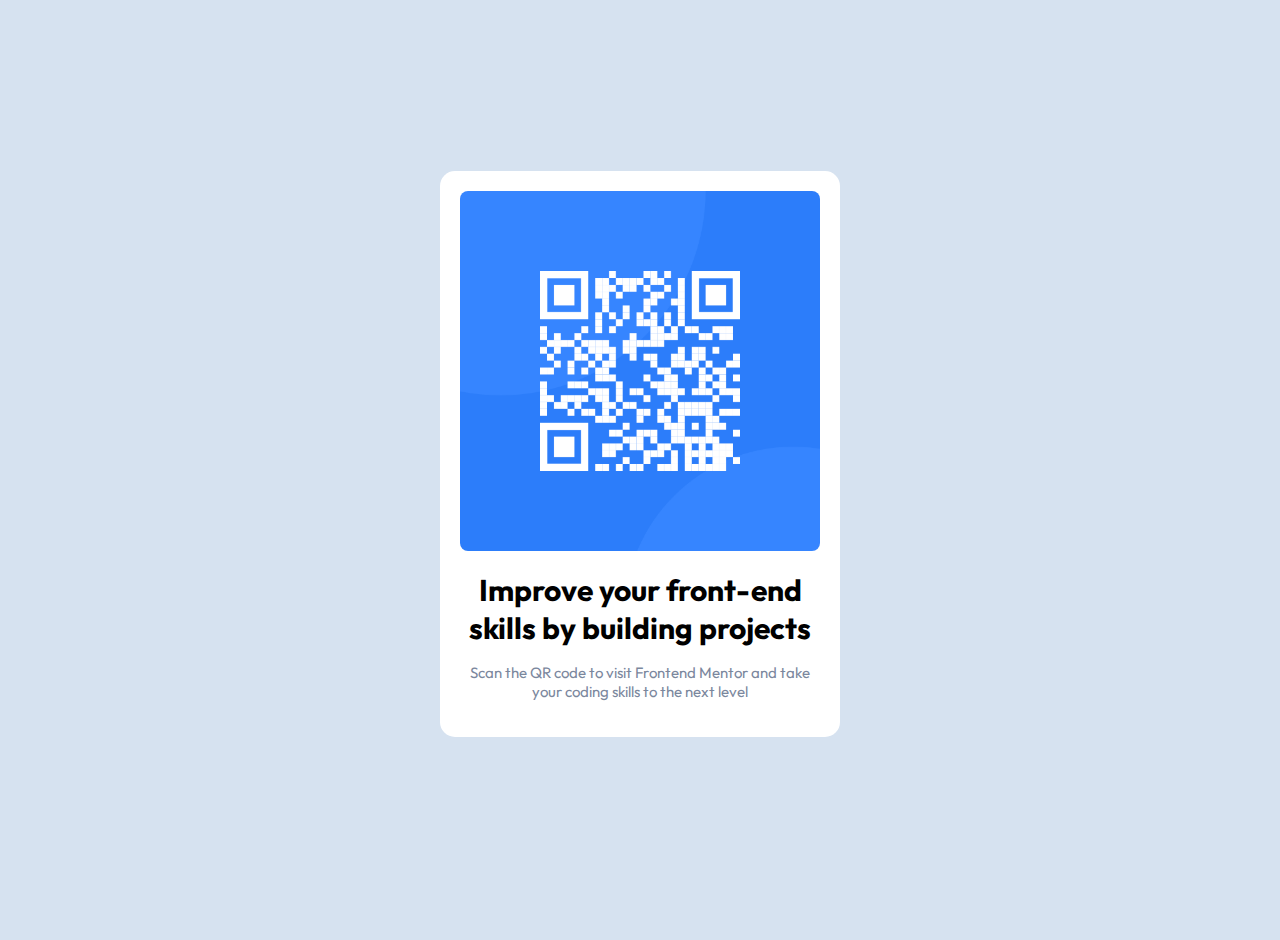
==== index.html @ f8d91b49 "Add files via upload" ====
<!DOCTYPE html>
<html lang="en">
<head>
    <meta charset="UTF-8">
    <meta http-equiv="X-UA-Compatible" content="IE=edge">
    <meta name="viewport" content="width=device-width, initial-scale=1.0">
    <title>Document</title>
    <link rel="stylesheet" href="style.css">
    <link rel="icon" href="favicon-32x32.png">
    <style>
        @import url('https://fonts.googleapis.com/css2?family=Outfit&display=swap');
        </style>
</head>
<body>
    <div class="container">
        <img src="images/image-qr-code.png" alt="image-qr-code">
        <h1>Improve your front-end skills by building projects</h1>
        <p>Scan the QR code to visit Frontend Mentor and take your coding skills to the next level</p>
    </div>
</body>
</html>
---- style.css ----
* {
    margin: 0;
    padding: 0;
    box-sizing: border-box;
    font-family: "Outfit", Times, serif;
}

body {
    background-color: hsl(212, 45%, 89%);
    display: flex;
    align-items: center;
    justify-content: center;
    text-align: center;
    height: 100vh;
    font-size: 15px;
    margin: 1.25rem;
}

.container {
    background-color: white;
    padding: 1.25rem;
    margin-bottom: 2rem;
    border-radius: 15px;
    width: 400px;
    
}

img {
    border-radius: 8px;
    width: 100%;
    margin-bottom: 1rem;
}

h1 {
    margin-bottom: 1rem;
}

p{
    margin-bottom: 1rem;
    color: hsl(220, 15%, 55%);
}
@media (min-width: 500px;)
{
    .container 
    {
    width: 400px;
    }
}
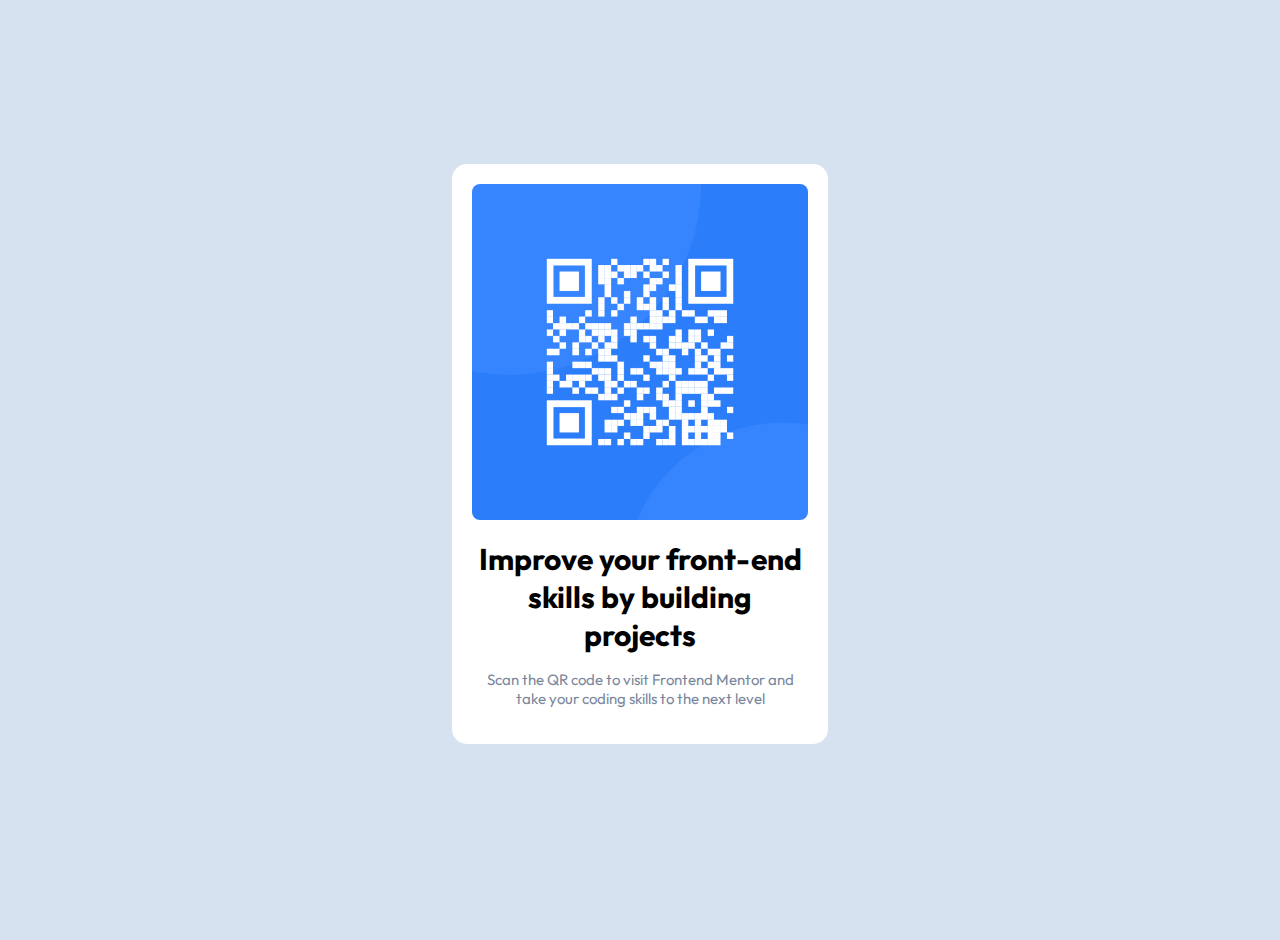
==== commit 6d08b10c: "Add files via upload" ====
--- a/index.html
+++ b/index.html
@@ -7,9 +7,6 @@
     <title>Document</title>
     <link rel="stylesheet" href="style.css">
     <link rel="icon" href="favicon-32x32.png">
-    <style>
-        @import url('https://fonts.googleapis.com/css2?family=Outfit&display=swap');
-        </style>
 </head>
 <body>
     <div class="container">
--- a/style.css
+++ b/style.css
@@ -1,3 +1,5 @@
+@import url('https://fonts.googleapis.com/css2?family=Outfit&display=swap');
+
 * {
     margin: 0;
     padding: 0;
@@ -21,7 +23,7 @@
     padding: 1.25rem;
     margin-bottom: 2rem;
     border-radius: 15px;
-    width: 400px;
+    width: 376px;
     
 }
 
@@ -43,7 +45,7 @@
 {
     .container 
     {
-    width: 400px;
+    width: 376px;
     }
 }
     
